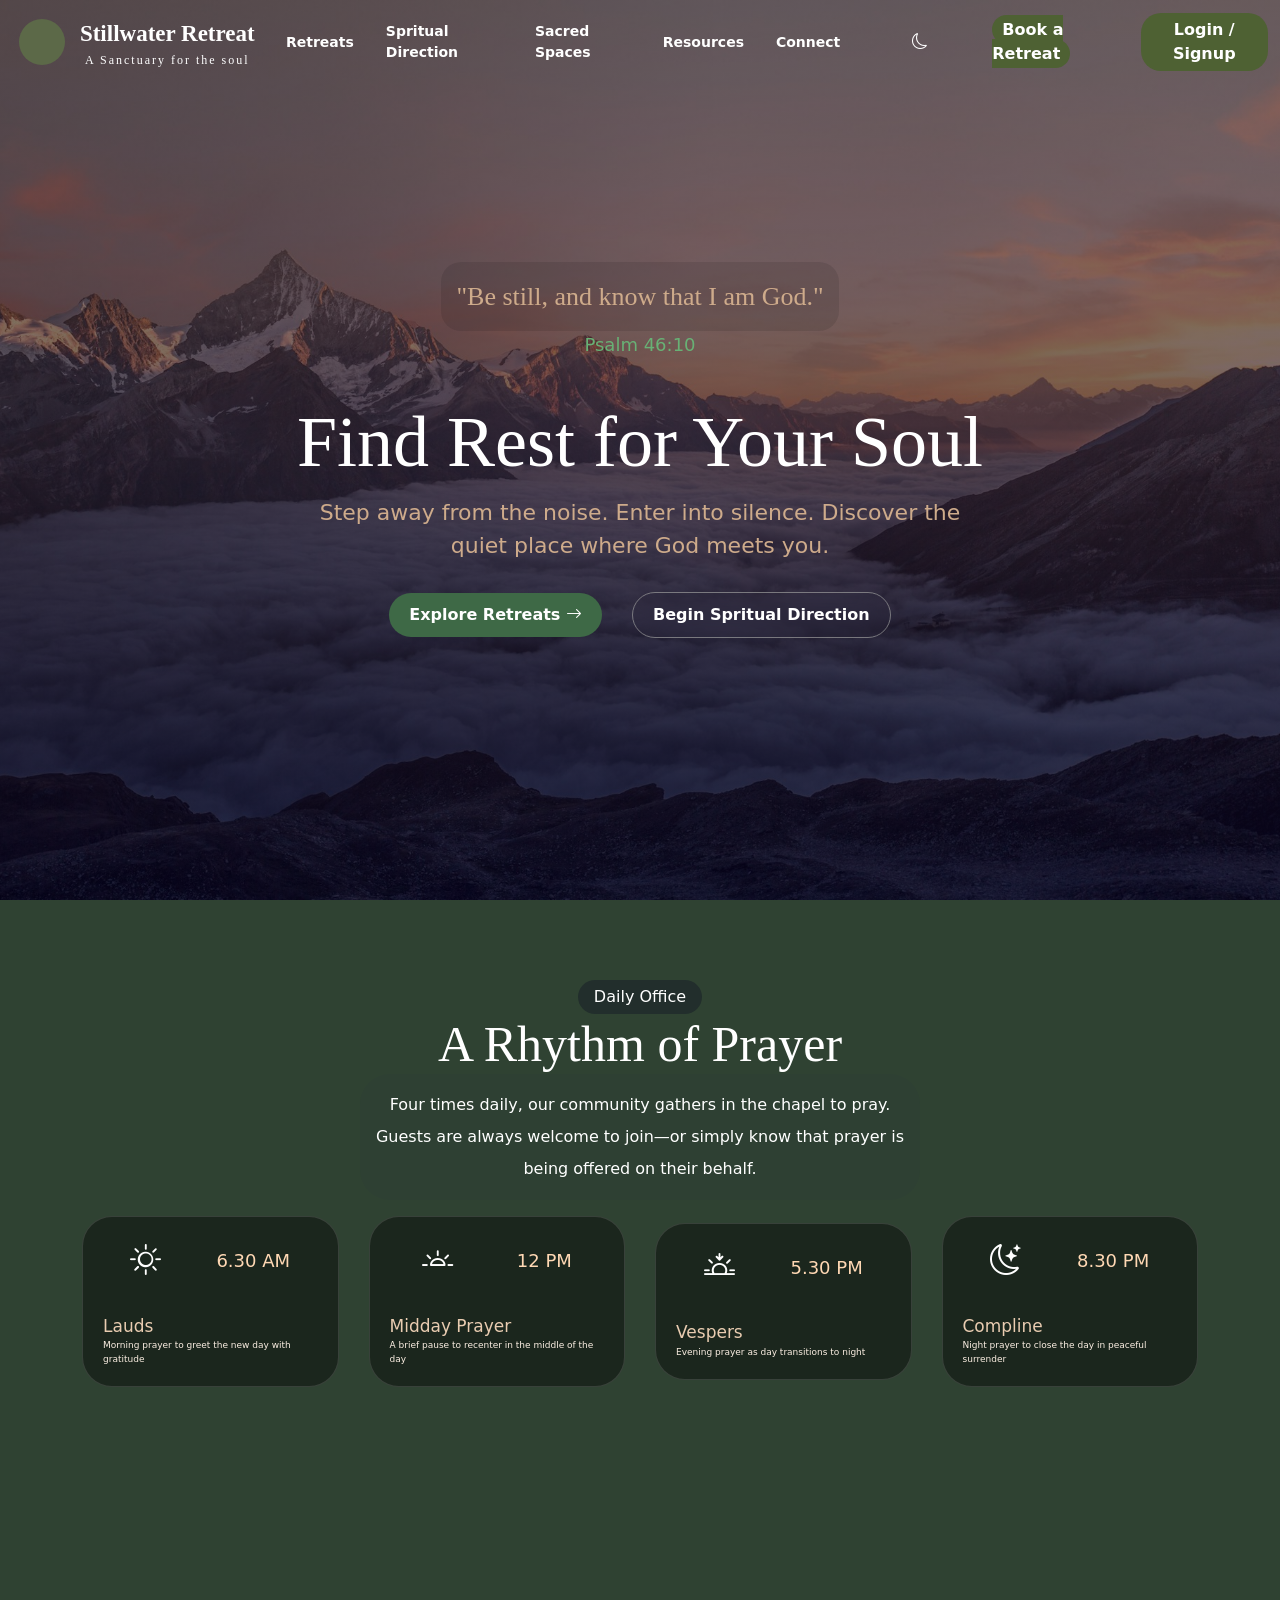
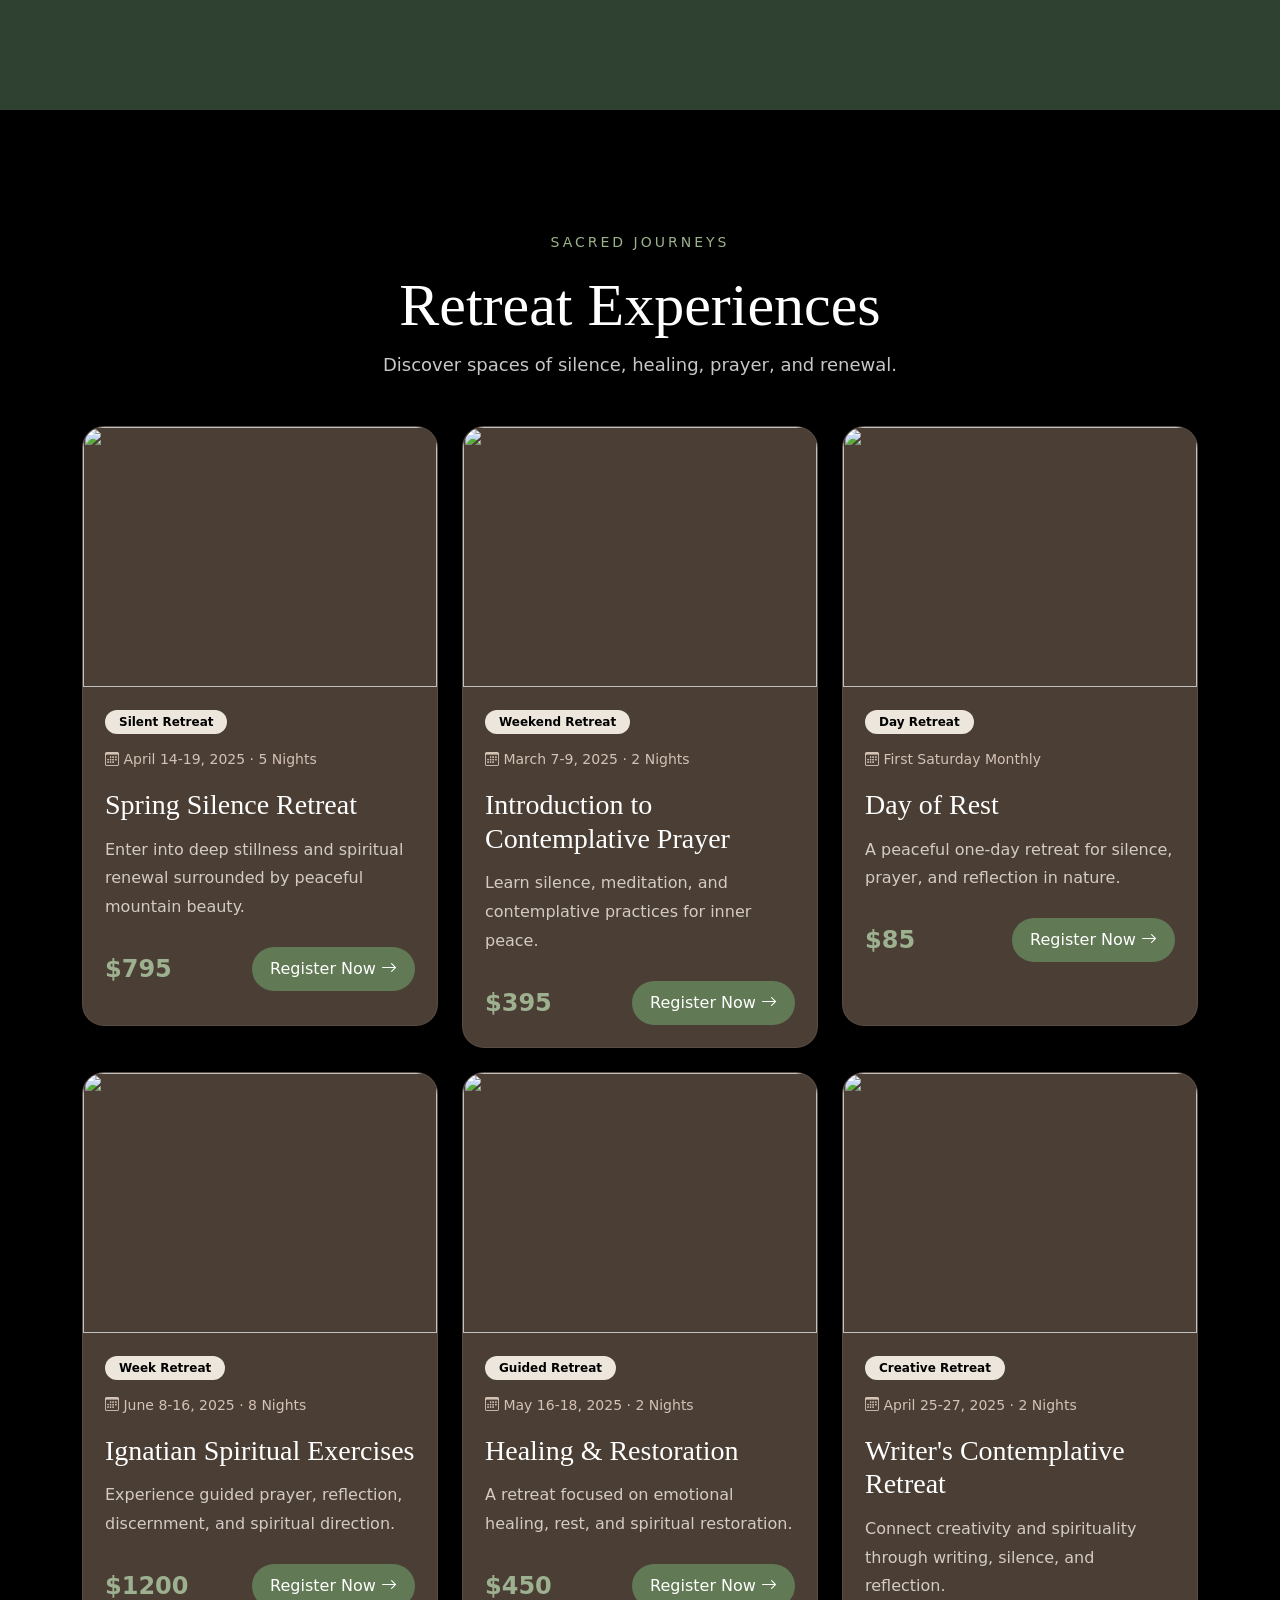
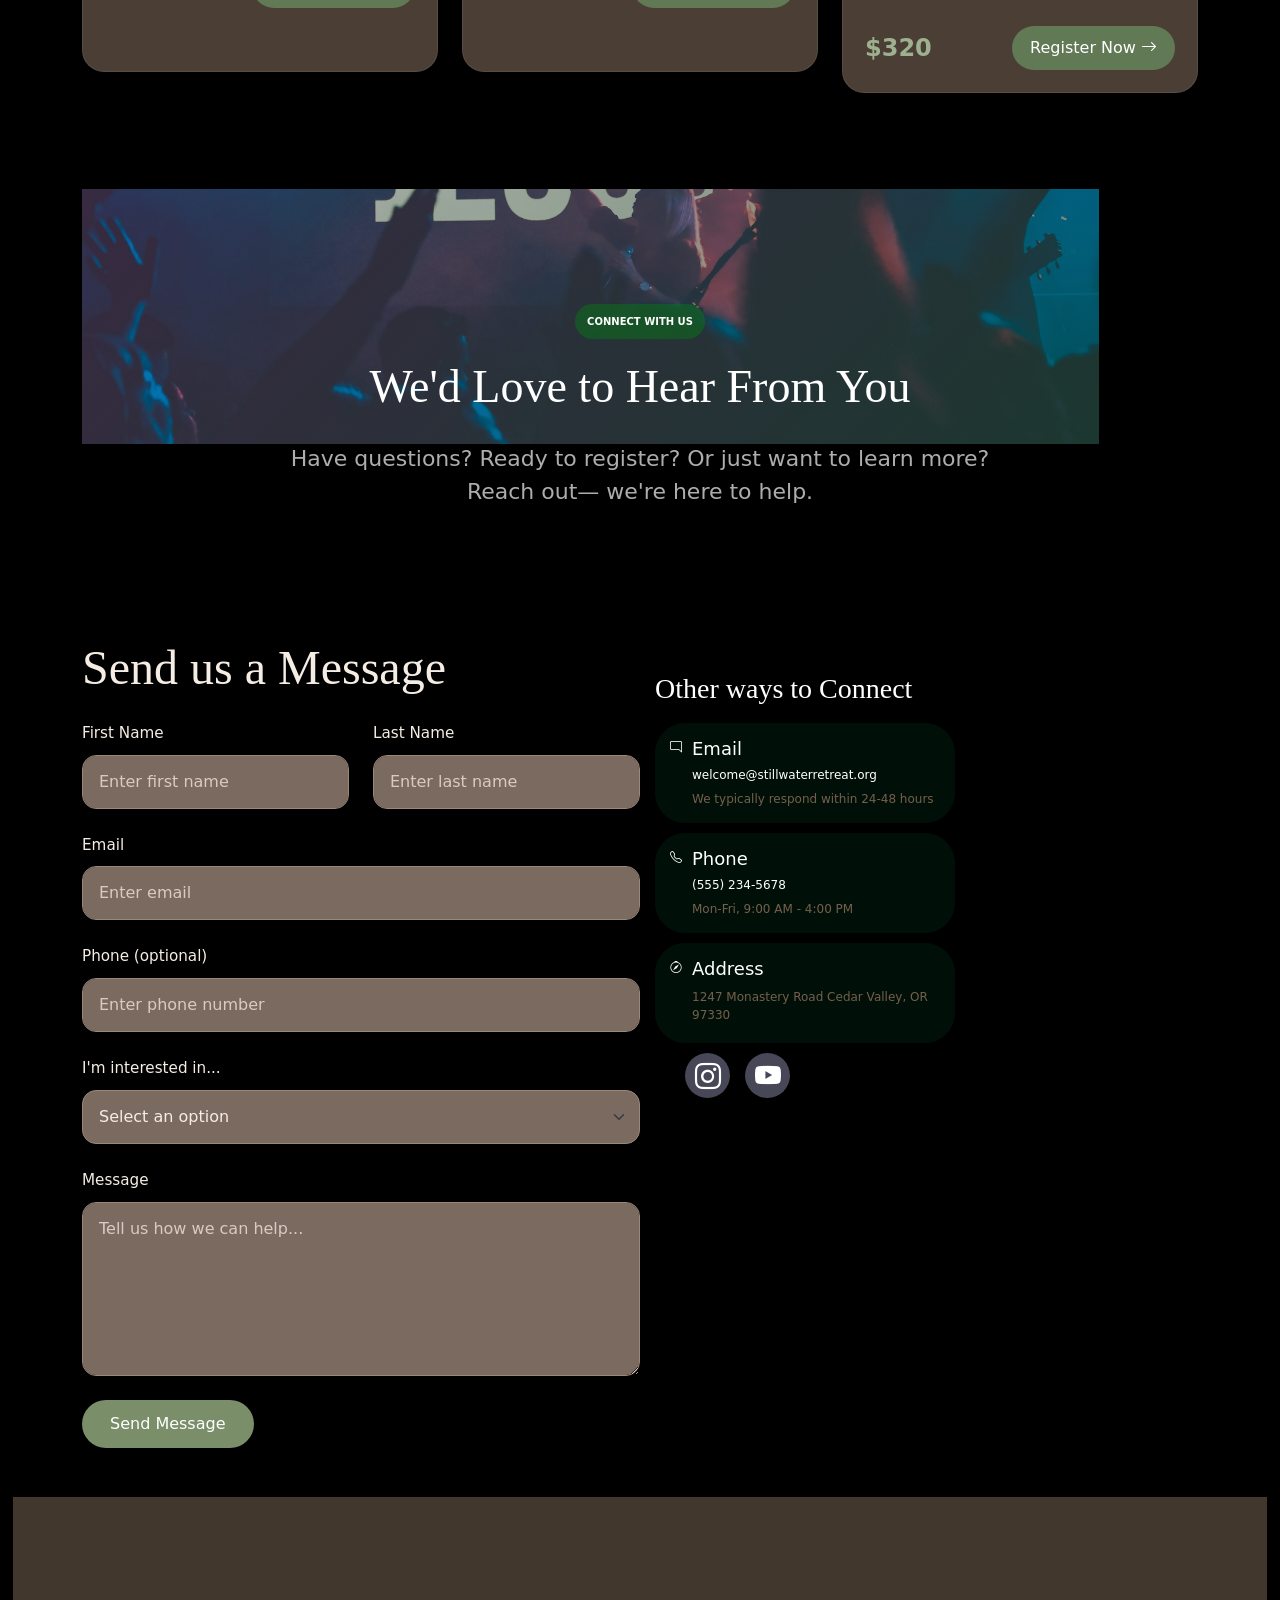
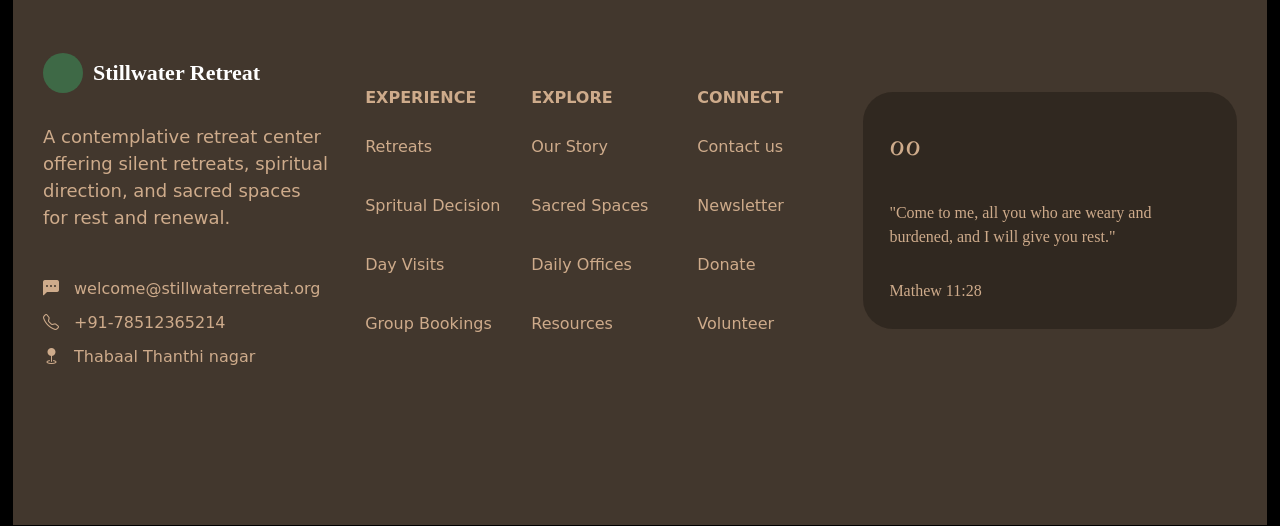
==== index.html @ 746836dc "Initial commit" ====
<!doctype html>
<html lang="en">
  <head>
    <meta charset="UTF-8" />
    <meta name="viewport" content="width=device-width, initial-scale=1.0" />
    <title>Stillwater Retreat</title>

    <link
      href="https://cdn.jsdelivr.net/npm/bootstrap@5.3.8/dist/css/bootstrap.min.css"
      rel="stylesheet"
    />

    <link
      rel="stylesheet"
      href="https://cdn.jsdelivr.net/npm/bootstrap-icons@1.13.1/font/bootstrap-icons.min.css"
    />
    <link rel="preconnect" href="https://fonts.googleapis.com" />
    <link rel="preconnect" href="https://fonts.gstatic.com" crossorigin />
    <link
      href="https://fonts.googleapis.com/css2?family=Edu+NSW+ACT+Cursive:wght@400..700&display=swap"
      rel="stylesheet"
    />
    <link rel="stylesheet" href="/css/style.css" />
  </head>

  <body
    data-bs-spy="scroll"
    data-bs-target=".navbar"
    data-bs-offset="100"
    tabindex="0"
  >
    <nav class="navbar navbar-expand-lg">
      <div class="container-fluid">
        <a href="/home.html" class="navbar-brand">
          <div class="navbar-brand-div">
            <div class="navbar-brand-div-left">
              <i class="bi bi-leaf"></i>
            </div>

            <div class="navbar-brand-div-right">
              <h4 class="brand-heading">Stillwater Retreat</h4>

              <p class="brand-para">A Sanctuary for the soul</p>
            </div>
          </div>
        </a>

        <button
          class="navbar-toggler"
          data-bs-toggle="collapse"
          data-bs-target="#myNavbar"
        >
          <span class="navbar-toggler-icon"></span>
        </button>

        <div class="collapse navbar-collapse" id="myNavbar">
          <div
            class="navbar-nav mx-auto d-flex justify-content-center align-items-center gap-3"
          >
            <div class="nav-item">
              <a href="#retreats" class="nav-link">Retreats</a>
            </div>

            <div class="nav-item">
              <a href="#rhythm" class="nav-link">Spritual Direction</a>
            </div>

            <div class="nav-item">
              <a href="#" class="nav-link">Sacred Spaces</a>
            </div>

            <div class="nav-item">
              <a href="#" class="nav-link">Resources</a>
            </div>

            <div class="nav-item">
              <a href="#" class="nav-link">Connect</a>
            </div>

            <div class="nav-item mx-5">
              <a href="#" class="moon-icon">
                <i class="bi bi-moon"></i>
              </a>
            </div>

            <div class="nav-item">
              <a href="#retreats" class="book-a-retreat text-decoration-none">
                Book a Retreat
              </a>
            </div>
            <div class="nav-item">
              <button
                class="book-a-retreat"
                data-bs-toggle="modal"
                data-bs-target="#authModal"
              >
                Login / Signup
              </button>
            </div>
          </div>
        </div>
      </div>
    </nav>
    <section class="hero-section">
      <div class="hero-section-top-div">
        <span class="hero-bible-verse">
          "Be still, and know that I am God."
        </span>
        <span class="hero-bible-book">Psalm 46:10 </span>
      </div>
      <div class="hero-section-middle-div">
        <span class="middle-div-heading">Find Rest for Your Soul</span>
        <span class="middle-div-desc"
          >Step away from the noise. Enter into silence. Discover the quiet
          place where God meets you.
        </span>
      </div>
      <div class="hero-section-bottom-div">
        <a href="#retreats">
          <button id="bookBtn" class="Explore">
            Explore Retreats <i class="bi bi-arrow-right"></i>
          </button>
        </a>
        <button id="Begin">Begin Spritual Direction</button>
      </div>
    </section>
    <section id="rhythm" class="rhythm">
      <div class="container">
        <div class="rhythm-top">
          <span class="badge-daily">Daily Office</span>
          <span class="display-6 rhythm-heading">A Rhythm of Prayer</span>
          <p class="rhythm-top-p">
            Four times daily, our community gathers in the chapel to pray.
            Guests are always welcome to join—or simply know that prayer is
            being offered on their behalf.
          </p>
        </div>
        <div class="rhythm-middle-div">
          <div class="custom-card">
            <div class="custom-card-top">
              <i class="bi bi-brightness-high"></i>
              <span class="rhythm-time">6.30 AM</span>
            </div>
            <div class="custom-card-bottom">
              <span class="custom-card-bottom-top">Lauds</span>
              <span class="custom-card-bottom-bottom"
                >Morning prayer to greet the new day with gratitude</span
              >
            </div>
          </div>
          <div class="custom-card">
            <div class="custom-card-top">
              <i class="bi bi-brightness-alt-high"></i>
              <span class="rhythm-time">12 PM</span>
            </div>
            <div class="custom-card-bottom">
              <span class="custom-card-bottom-top">Midday Prayer</span>
              <span class="custom-card-bottom-bottom"
                >A brief pause to recenter in the middle of the day</span
              >
            </div>
          </div>
          <div class="custom-card">
            <div class="custom-card-top">
              <i class="bi bi-sunset"></i>
              <span class="rhythm-time">5.30 PM</span>
            </div>
            <div class="custom-card-bottom">
              <span class="custom-card-bottom-top">Vespers</span>
              <span class="custom-card-bottom-bottom"
                >Evening prayer as day transitions to night</span
              >
            </div>
          </div>
          <div class="custom-card">
            <div class="custom-card-top">
              <i class="bi bi-moon-stars"></i>
              <span class="rhythm-time">8.30 PM</span>
            </div>
            <div class="custom-card-bottom">
              <span class="custom-card-bottom-top">Compline</span>
              <span class="custom-card-bottom-bottom"
                >Night prayer to close the day in peaceful surrender</span
              >
            </div>
          </div>
        </div>
      </div>
    </section>
    <section id="retreats" class="retreat-section container py-5">
      <div class="retreat-heading-div text-center mb-5">
        <span class="retreat-mini-heading">Sacred Journeys</span>
        <h2 class="retreat-main-heading">Retreat Experiences</h2>
        <p class="retreat-para">
          Discover spaces of silence, healing, prayer, and renewal.
        </p>
      </div>

      <div class="row g-4">
        <div class="col-lg-4 col-md-6">
          <div class="retreat-card">
            <img
              src="https://images.unsplash.com/photo-1506744038136-46273834b3fb?q=80&w=1200"
              class="img-fluid retreat-image"
            />

            <div class="retreat-card-body">
              <span class="retreat-badge">Silent Retreat</span>

              <div class="retreat-date mt-3">
                <i class="bi bi-calendar3"></i>
                April 14-19, 2025 · 5 Nights
              </div>

              <h3 class="retreat-title">Spring Silence Retreat</h3>

              <p class="retreat-description">
                Enter into deep stillness and spiritual renewal surrounded by
                peaceful mountain beauty.
              </p>

              <div class="retreat-footer">
                <span class="retreat-price">$795</span>

                <button
                  class="retreat-btn register-btn"
                  data-package="Spring Silence Retreat"
                >
                  Register Now
                  <i class="bi bi-arrow-right"></i>
                </button>
              </div>
            </div>
          </div>
        </div>

        <div class="col-lg-4 col-md-6">
          <div class="retreat-card">
            <img
              src="https://images.unsplash.com/photo-1490750967868-88aa4486c946?q=80&w=1200"
              class="img-fluid retreat-image"
            />

            <div class="retreat-card-body">
              <span class="retreat-badge">Weekend Retreat</span>

              <div class="retreat-date mt-3">
                <i class="bi bi-calendar3"></i>
                March 7-9, 2025 · 2 Nights
              </div>

              <h3 class="retreat-title">
                Introduction to Contemplative Prayer
              </h3>

              <p class="retreat-description">
                Learn silence, meditation, and contemplative practices for inner
                peace.
              </p>

              <div class="retreat-footer">
                <span class="retreat-price">$395</span>

                <button
                  class="retreat-btn register-btn"
                  data-package="Introduction to Contemplative Prayer"
                  data-bs-toggle="modal"
                  data-bs-target="#retreatModal"
                >
                  Register Now
                  <i class="bi bi-arrow-right"></i>
                </button>
              </div>
            </div>
          </div>
        </div>

        <div class="col-lg-4 col-md-6">
          <div class="retreat-card">
            <img
              src="https://images.unsplash.com/photo-1502082553048-f009c37129b9?q=80&w=1200"
              class="img-fluid retreat-image"
            />

            <div class="retreat-card-body">
              <span class="retreat-badge">Day Retreat</span>

              <div class="retreat-date mt-3">
                <i class="bi bi-calendar3"></i>
                First Saturday Monthly
              </div>

              <h3 class="retreat-title">Day of Rest</h3>

              <p class="retreat-description">
                A peaceful one-day retreat for silence, prayer, and reflection
                in nature.
              </p>

              <div class="retreat-footer">
                <span class="retreat-price">$85</span>

                <button
                  class="retreat-btn register-btn"
                  data-package="Day of Rest"
                  data-bs-toggle="modal"
                  data-bs-target="#retreatModal"
                >
                  Register Now
                  <i class="bi bi-arrow-right"></i>
                </button>
              </div>
            </div>
          </div>
        </div>

        <div class="col-lg-4 col-md-6">
          <div class="retreat-card">
            <img
              src="https://images.unsplash.com/photo-1500530855697-b586d89ba3ee?q=80&w=1200"
              class="img-fluid retreat-image"
            />

            <div class="retreat-card-body">
              <span class="retreat-badge">Week Retreat</span>

              <div class="retreat-date mt-3">
                <i class="bi bi-calendar3"></i>
                June 8-16, 2025 · 8 Nights
              </div>

              <h3 class="retreat-title">Ignatian Spiritual Exercises</h3>

              <p class="retreat-description">
                Experience guided prayer, reflection, discernment, and spiritual
                direction.
              </p>

              <div class="retreat-footer">
                <span class="retreat-price">$1200</span>
                <button
                  class="retreat-btn register-btn"
                  data-package="Ignatian Spiritual Exercises"
                  data-bs-toggle="modal"
                  data-bs-target="#retreatModal"
                >
                  Register Now
                  <i class="bi bi-arrow-right"></i>
                </button>
              </div>
            </div>
          </div>
        </div>

        <div class="col-lg-4 col-md-6">
          <div class="retreat-card">
            <img
              src="https://images.unsplash.com/photo-1506126613408-eca07ce68773?q=80&w=1200"
              class="img-fluid retreat-image"
            />

            <div class="retreat-card-body">
              <span class="retreat-badge">Guided Retreat</span>

              <div class="retreat-date mt-3">
                <i class="bi bi-calendar3"></i>
                May 16-18, 2025 · 2 Nights
              </div>

              <h3 class="retreat-title">Healing & Restoration</h3>

              <p class="retreat-description">
                A retreat focused on emotional healing, rest, and spiritual
                restoration.
              </p>

              <div class="retreat-footer">
                <span class="retreat-price">$450</span>

                <button
                  class="retreat-btn register-btn"
                  data-package="Healing & Restoration"
                  data-bs-toggle="modal"
                  data-bs-target="#retreatModal"
                >
                  Register Now
                  <i class="bi bi-arrow-right"></i>
                </button>
              </div>
            </div>
          </div>
        </div>

        <div class="col-lg-4 col-md-6">
          <div class="retreat-card">
            <img
              src="https://images.unsplash.com/photo-1455390582262-044cdead277a?q=80&w=1200"
              class="img-fluid retreat-image"
            />

            <div class="retreat-card-body">
              <span class="retreat-badge">Creative Retreat</span>

              <div class="retreat-date mt-3">
                <i class="bi bi-calendar3"></i>
                April 25-27, 2025 · 2 Nights
              </div>

              <h3 class="retreat-title">Writer's Contemplative Retreat</h3>

              <p class="retreat-description">
                Connect creativity and spirituality through writing, silence,
                and reflection.
              </p>

              <div class="retreat-footer">
                <span class="retreat-price">$320</span>

                <button
                  class="retreat-btn register-btn"
                  data-package="Writer's Contemplative Retreat"
                  data-bs-toggle="modal"
                  data-bs-target="#retreatModal"
                >
                  Register Now
                  <i class="bi bi-arrow-right"></i>
                </button>
              </div>
            </div>
          </div>
        </div>
      </div>
    </section>
    <div class="container">
      <section class="connect-with-us py-5">
        <div class="cws-top">
          <span class="cws-top-badge">CONNECT WITH US</span>
          <h3 class="cws-top-heading">We'd Love to Hear From You</h3>
          <p class="cws-top-desc">
            Have questions? Ready to register? Or just want to learn more? Reach
            out— we're here to help.
          </p>
        </div>
        <div class="cws-bottom">
          <div class="cws-bottom-left">
            <h3 class="mb-4">Send us a Message</h3>

            <form class="row g-4">
              <div class="col-md-6">
                <label class="form-label">First Name</label>
                <input
                  type="text"
                  class="form-control custom-input"
                  placeholder="Enter first name"
                />
              </div>

              <div class="col-md-6">
                <label class="form-label">Last Name</label>
                <input
                  type="text"
                  class="form-control custom-input"
                  placeholder="Enter last name"
                />
              </div>

              <div class="col-12">
                <label class="form-label">Email</label>
                <input
                  type="email"
                  class="form-control custom-input"
                  placeholder="Enter email"
                />
              </div>

              <div class="col-12">
                <label class="form-label">Phone (optional)</label>
                <input
                  type="tel"
                  class="form-control custom-input"
                  placeholder="Enter phone number"
                />
              </div>

              <div class="col-12">
                <label class="form-label">I'm interested in...</label>

                <select class="form-select custom-input">
                  <option selected disabled>Select an option</option>
                  <option>Retreat Programs</option>
                  <option>Spiritual Direction</option>
                  <option>Sacred Spaces</option>
                  <option>Volunteer Opportunities</option>
                  <option>General Inquiry</option>
                </select>
              </div>

              <div class="col-12">
                <label class="form-label">Message</label>

                <textarea
                  class="form-control custom-input"
                  rows="6"
                  placeholder="Tell us how we can help..."
                ></textarea>
              </div>

              <div class="col-12">
                <button type="submit" class="btn submit-btn">
                  Send Message
                </button>
              </div>
            </form>
          </div>
          <div class="cws-bottom-right">
            <h3>Other ways to Connect</h3>
            <div class="cws-bottom-right-card">
              <i class="bi bi-chat-right"></i>
              <div class="cws-bottom-right-card-right">
                <h4>Email</h4>
                <h6>welcome@stillwaterretreat.org</h6>
                <p>We typically respond within 24-48 hours</p>
              </div>
            </div>
            <div class="cws-bottom-right-card">
              <i class="bi bi-telephone"></i>
              <div class="cws-bottom-right-card-right">
                <h4>Phone</h4>
                <h6>(555) 234-5678</h6>
                <p>Mon-Fri, 9:00 AM - 4:00 PM</p>
              </div>
            </div>
            <div class="cws-bottom-right-card">
              <i class="bi bi-compass"></i>
              <div class="cws-bottom-right-card-right">
                <h4>Address</h4>
                <p>1247 Monastery Road Cedar Valley, OR 97330</p>
              </div>
            </div>
            <div class="cws-bottom-right-social-links">
              <i class="bi bi-instagram"></i>
              <i class="bi bi-youtube"></i>
            </div>
            <div class="cws-map-iframe">
              <div style="width: 100%">
                <iframe
                  width="100%"
                  height="300"
                  frameborder="0"
                  scrolling="no"
                  marginheight="0"
                  marginwidth="0"
                  style="border: 0"
                  allowfullscreen=""
                  src="https://www.google.com/maps/embed/v1/place?key=AIzaSyBVizdQeh3udy11xDc5Ao2YStR2gLc-rfc&amp;q=koodal%20Nagar&amp;maptype=roadmap&amp;zoom=14"
                  ><a href="https://www.maps.ie/create-google-map/"
                    >Embed directions map</a
                  ></iframe
                >
              </div>
            </div>
          </div>
        </div>
      </section>
    </div>
    <div class="container-fluid">
      <footer class="footer-div">
        <div class="footer-div-1">
          <div class="footer-div-1-1st">
            <i class="bi bi-leaf"></i>
            <span class="footer-div-1-1st-header">Stillwater Retreat</span>
          </div>
          <div class="footer-div-1-2nd">
            <p>
              A contemplative retreat center offering silent retreats, spiritual
              direction, and sacred spaces <br />for rest and renewal.
            </p>
          </div>
          <div class="footer-div-1-3rd">
            <div class="footer-div-1-3rd-subitem">
              <i class="bi bi-chat-left-dots-fill"></i>
              <span class="email">welcome@stillwaterretreat.org </span>
            </div>
            <div class="footer-div-1-3rd-subitem">
              <i class="bi bi-telephone"></i>
              <span class="email">+91-78512365214 </span>
            </div>
            <div class="footer-div-1-3rd-subitem">
              <i class="bi bi-geo-fill"></i>
              <span class="email">Thabaal Thanthi nagar </span>
            </div>
          </div>
        </div>
        <div class="footer-div-2">
          <span class="footer-div-2-heading">EXPERIENCE</span>
          <div class="footer-div-2-links">
            <a href="#">Retreats</a><a href="#">Spritual Decision</a
            ><a href="#">Day Visits</a><a href="#"> Group Bookings</a>
          </div>
        </div>
        <div class="footer-div-2">
          <span class="footer-div-2-heading">EXPLORE</span>
          <div class="footer-div-2-links">
            <a href="#">Our Story</a><a href="#">Sacred Spaces</a
            ><a href="#">Daily Offices</a><a href="#"> Resources</a>
          </div>
        </div>
        <div class="footer-div-2">
          <span class="footer-div-2-heading">CONNECT</span>
          <div class="footer-div-2-links">
            <a href="#">Contact us</a><a href="#">Newsletter</a
            ><a href="#">Donate</a><a href="#"> Volunteer</a>
          </div>
        </div>
        <div class="footer-div-end">
          <span class="footer-div-end-heading" style="font-size: 35px"
            >&#8500;&#8500;</span
          ><span class="footer-div-end-quote"
            >"Come to me, all you who are weary and burdened, and I will give
            you rest."</span
          >
          <span class="footer-div-end-bibleversename">Mathew 11:28</span>
        </div>
      </footer>
    </div>
    <div class="modal fade" id="retreatModal" tabindex="-1">
      <div class="modal-dialog modal-dialog-centered modal-lg">
        <div class="modal-content custom-modal">
          <div class="modal-header border-0">
            <div>
              <h4 class="modal-main-title mb-0">Retreat Registration</h4>

              <small class="text-secondary">
                Complete your spiritual journey booking
              </small>
            </div>

            <button
              class="btn-close btn-close-white"
              data-bs-dismiss="modal"
            ></button>
          </div>

          <div class="modal-body">
            <form id="retreatForm" class="row g-4">
              <div class="col-12">
                <label class="form-label"> Retreat Package </label>

                <input
                  type="text"
                  class="form-control custom-input"
                  id="retreatPackage"
                  readonly
                />
              </div>

              <div class="col-md-6">
                <label class="form-label"> Full Name </label>

                <input
                  type="text"
                  class="form-control custom-input"
                  id="fullName"
                  required
                />
              </div>

              <div class="col-md-6">
                <label class="form-label"> Email Address </label>

                <input
                  type="email"
                  class="form-control custom-input"
                  id="email"
                  required
                />
              </div>

              <div class="col-md-6">
                <label class="form-label"> Phone Number </label>

                <input
                  type="text"
                  class="form-control custom-input"
                  id="phone"
                  required
                />
              </div>

              <div class="col-md-6">
                <label class="form-label"> Number of Guests </label>

                <select class="form-select custom-input" id="guests">
                  <option>1 Person</option>
                  <option>2 People</option>
                  <option>3 People</option>
                  <option>4+ People</option>
                </select>
              </div>

              <div class="col-md-6">
                <label class="form-label"> Room Preference </label>

                <select class="form-select custom-input" id="roomType">
                  <option>Private Room</option>
                  <option>Shared Room</option>
                  <option>Garden View Suite</option>
                  <option>Silent Cabin</option>
                </select>
              </div>

              <div class="col-md-6">
                <label class="form-label"> Food Preference </label>

                <select class="form-select custom-input" id="food">
                  <option>Vegetarian</option>
                  <option>Vegan</option>
                  <option>Regular</option>
                  <option>Gluten Free</option>
                </select>
              </div>

              <div class="col-md-6">
                <label class="form-label"> Arrival Date </label>

                <input type="date" class="form-control custom-input" />
              </div>

              <div class="col-md-6">
                <label class="form-label"> Departure Date </label>

                <input type="date" class="form-control custom-input" />
              </div>

              <div class="col-12">
                <label class="form-label"> Prayer Request / Notes </label>

                <textarea
                  class="form-control custom-input"
                  rows="4"
                  placeholder="Share anything you'd like us to pray for..."
                ></textarea>
              </div>

              <div class="col-12">
                <div
                  class="p-4 rounded-4"
                  style="
                    background: rgba(255, 255, 255, 0.05);
                    border: 1px solid rgba(255, 255, 255, 0.08);
                  "
                >
                  <div class="d-flex justify-content-between">
                    <span>Total Retreat Cost</span>

                    <strong>$795</strong>
                  </div>

                  <small class="text-secondary">
                    Includes accommodation, meals, and guided sessions
                  </small>
                </div>
              </div>

              <div class="col-12">
                <button type="submit" class="modal-register-btn w-100">
                  Confirm Retreat Booking
                </button>
              </div>
            </form>
          </div>
        </div>
      </div>
    </div>

    <div class="modal fade" id="authModal" tabindex="-1">
      <div class="modal-dialog modal-dialog-centered">
        <div class="modal-content custom-modal">
          <div class="modal-header border-0">
            <h5 class="modal-title modal-main-title">Account Access</h5>

            <button
              class="btn-close btn-close-white"
              data-bs-dismiss="modal"
            ></button>
          </div>

          <div class="modal-body">
            <div class="auth-tabs">
              <button class="auth-tab active" id="loginTab">Login</button>

              <button class="auth-tab" id="signupTab">Signup</button>
            </div>

            <form id="loginForm">
              <div class="mb-3">
                <input
                  type="email"
                  class="form-control custom-input"
                  id="loginEmail"
                  placeholder="Email"
                  required
                />
              </div>

              <div class="mb-3">
                <input
                  type="password"
                  class="form-control custom-input"
                  id="loginPassword"
                  placeholder="Password"
                  required
                />
              </div>

              <button type="submit" class="modal-register-btn w-100">
                Login
              </button>
            </form>

            <form id="signupForm" class="d-none">
              <div class="mb-3">
                <input
                  type="text"
                  class="form-control custom-input"
                  id="signupName"
                  placeholder="Full Name"
                  required
                />
              </div>

              <div class="mb-3">
                <input
                  type="email"
                  class="form-control custom-input"
                  id="signupEmail"
                  placeholder="Email"
                  required
                />
              </div>

              <div class="mb-3">
                <input
                  type="password"
                  class="form-control custom-input"
                  id="signupPassword"
                  placeholder="Password"
                  required
                />
              </div>

              <button type="submit" class="modal-register-btn w-100">
                Create Account
              </button>
            </form>
          </div>
        </div>
      </div>
    </div>
    <script src="https://cdn.jsdelivr.net/npm/bootstrap@5.3.8/dist/js/bootstrap.bundle.min.js"></script>
    <script>
      const navbar = document.querySelector(".navbar");

      window.addEventListener("scroll", () => {
        if (window.scrollY > 50) {
          navbar.classList.add("scrolled");
        } else {
          navbar.classList.remove("scrolled");
        }
      });
      const bookBtn = document.getElementById("bookBtn");

      bookBtn.addEventListener("click", () => {
        document.getElementById("retreats").scrollIntoView({
          behavior: "smooth",
        });
      });
    </script>
    <script>
      const loginTab = document.getElementById("loginTab");
      const signupTab = document.getElementById("signupTab");

      const loginForm = document.getElementById("loginForm");
      const signupForm = document.getElementById("signupForm");

      loginTab.addEventListener("click", () => {
        loginTab.classList.add("active");
        signupTab.classList.remove("active");

        loginForm.classList.remove("d-none");
        signupForm.classList.add("d-none");
      });

      signupTab.addEventListener("click", () => {
        signupTab.classList.add("active");
        loginTab.classList.remove("active");

        signupForm.classList.remove("d-none");
        loginForm.classList.add("d-none");
      });

      const users = JSON.parse(localStorage.getItem("users")) || [];

      signupForm.addEventListener("submit", (e) => {
        e.preventDefault();

        const name = document.getElementById("signupName").value;
        const email = document.getElementById("signupEmail").value;
        const password = document.getElementById("signupPassword").value;

        const existingUser = users.find((user) => user.email === email);

        if (existingUser) {
          alert("User already exists");
          return;
        }

        const newUser = {
          id: Date.now(),
          name,
          email,
          password,
        };

        users.push(newUser);

        localStorage.setItem("users", JSON.stringify(users));

        alert("Signup Successful");

        signupForm.reset();

        loginTab.click();
      });

      loginForm.addEventListener("submit", (e) => {
        e.preventDefault();

        const email = document.getElementById("loginEmail").value;
        const password = document.getElementById("loginPassword").value;

        const validUser = users.find(
          (user) => user.email === email && user.password === password,
        );

        if (!validUser) {
          alert("Invalid Credentials");
          return;
        }

        localStorage.setItem("currentUser", JSON.stringify(validUser));

        alert(`Welcome ${validUser.name}`);

        loginForm.reset();

        const authModal = bootstrap.Modal.getInstance(
          document.getElementById("authModal"),
        );

        authModal.hide();

        updateNavbar();
      });

      function updateNavbar() {
        const currentUser = JSON.parse(localStorage.getItem("currentUser"));

        const navbar = document.querySelector(".navbar-nav");

        const existingProfile = document.getElementById("profileSection");

        if (existingProfile) {
          existingProfile.remove();
        }

        if (currentUser) {
          const profileDiv = document.createElement("div");

          profileDiv.classList.add("nav-item");

          profileDiv.id = "profileSection";

          profileDiv.innerHTML = `
        <div class="d-flex align-items-center gap-3">
          <span class="text-white fw-bold">
            Hi, ${currentUser.name}
          </span>

          <button class="btn btn-danger btn-sm" id="logoutBtn">
            Logout
          </button>
        </div>
      `;

          navbar.append(profileDiv);

          document
            .getElementById("logoutBtn")
            .addEventListener("click", logoutUser);
        }
      }

      function logoutUser() {
        localStorage.removeItem("currentUser");

        alert("Logged Out");

        location.reload();
      }

      updateNavbar();

      const registerButtons = document.querySelectorAll(".register-btn");

      const retreatPackage = document.getElementById("retreatPackage");

      registerButtons.forEach((button) => {
        button.addEventListener("click", () => {
          const currentUser = JSON.parse(localStorage.getItem("currentUser"));

          if (!currentUser) {
            alert("Please login first");

            const authModal = new bootstrap.Modal(
              document.getElementById("authModal"),
            );

            authModal.show();

            return;
          }

          const packageName = button.getAttribute("data-package");

          retreatPackage.value = packageName;
        });
      });

      const retreatForm = document.getElementById("retreatForm");

      retreatForm.addEventListener("submit", (e) => {
        e.preventDefault();

        const currentUser = JSON.parse(localStorage.getItem("currentUser"));

        if (!currentUser) {
          alert("Please login first");
          return;
        }

        const packageName = document.getElementById("retreatPackage").value;

        const fullName = document.getElementById("fullName").value;

        const email = document.getElementById("email").value;

        const phone = document.getElementById("phone").value;

        const bookings = JSON.parse(localStorage.getItem("bookings")) || [];

        const alreadyBooked = bookings.find(
          (booking) =>
            booking.email === email && booking.packageName === packageName,
        );

        if (alreadyBooked) {
          alert("You already booked this retreat");
          return;
        }

        const booking = {
          bookingId: "RET" + Math.floor(Math.random() * 100000),

          userId: currentUser.id,

          packageName,

          fullName,

          email,

          phone,

          bookedAt: new Date().toLocaleString(),
        };

        bookings.push(booking);

        localStorage.setItem("bookings", JSON.stringify(bookings));

        alert(`Booking Confirmed\nBooking ID: ${booking.bookingId}`);

        retreatForm.reset();

        const retreatModal = bootstrap.Modal.getInstance(
          document.getElementById("retreatModal"),
        );

        retreatModal.hide();

        console.log(bookings);
      });
      if (!currentUser) {
        authModal.show();
      } else {
        retreatModal.show();
      }
    </script>
  </body>
</html>
---- css/style.css ----
html {
  scroll-behavior: smooth;
}
body {
  background-color: black;
  overflow-x: hidden;
}
::selection {
  background-color: rgb(2, 44, 73);
  color: rgb(0, 0, 0);
}
::-webkit-scrollbar {
  display: none;
}
.navbar {
  position: fixed;
  top: 0;
  left: 0;
  width: 100%;
  z-index: 999;
  background: transparent;
  padding: 0 0;
  transition: 0.4s ease;
}

.navbar.scrolled {
  background-color: black !important;
}
.navbar-brand-div {
  display: flex;
  justify-content: space-around;
  align-items: center;
  width: 250px;
}

.navbar-brand-div-left {
  background-color: rgb(92, 105, 72);
  display: flex;
  justify-content: center;
  align-items: center;
  width: 46px;
  height: 46px;
  border-radius: 50%;
  text-align: center;
  color: white;
}

.navbar-brand-div-right {
  display: flex;
  justify-content: center;
  align-items: center;
  flex-direction: column;
  color: white;
  padding-top: 15px;
}

.brand-heading {
  font-size: 23px;
  font-family: serif;
  font-weight: 700;
}

.brand-para {
  font-size: 12px;
  font-family: serif;
  font-weight: 400;
  letter-spacing: 2px;
  color: white;
}

.navbar-nav {
  color: white;
}

.navbar-nav .nav-link {
  color: white;
}

.moon-icon {
  text-decoration: none;
  color: white;
}

.book-a-retreat {
  background-color: rgb(78, 97, 51);
  color: white;
  padding: 5px 10px !important;
  border: none;
  border-radius: 20px;
  font-weight: 600;
  transition: 0.3s ease;
}
.book-a-retreat:hover {
  background-color: rgb(55, 71, 33);
  transform: translateX(15px);
}
.navbar-toggler {
  border: 1px solid white;
}

.navbar-toggler-icon {
  filter: invert(1);
}
.nav-link {
  transition: 0.3s ease;
  font-weight: 700;
  font-size: 14px;
}
.navbar .nav-link.active {
  color: #9bb38a !important;
  position: relative;
}

.navbar .nav-link.active::after {
  content: "";
  position: absolute;
  left: 0;
  bottom: -5px;
  width: 100%;
  height: 2px;
  background-color: #9bb38a;
  border-radius: 10px;
}
.nav-link:hover {
  color: rgb(150, 180, 120);
}
.navbar-brand-div-right {
  display: flex;
  justify-content: center;
  flex-direction: column;
  color: white;
  line-height: 8px;
}
.hero-section {
  position: relative;
  min-height: 100vh;
  overflow: hidden;
  z-index: 100;
  display: flex;
  justify-content: center;
  align-items: center;
  flex-direction: column;
  gap: 30px;
}

.hero-section::before {
  content: "";
  position: absolute;
  inset: 0;

  background:
    linear-gradient(rgba(88, 54, 37, 0.6), rgba(6, 2, 32, 0.7)),
    url("/images/hero-background.jpg");

  background-size: cover;
  background-position: center;
  background-repeat: no-repeat;

  z-index: -1;
}
.hero-section-top-div {
  display: flex;
  justify-content: center;
  align-items: center;
  flex-direction: column;
}
.hero-bible-verse {
  font-family: "Edu NSW ACT Cursive", cursive;
  font-optical-sizing: auto;
  color: #ceab8b;
  font-size: 26px;
  font-weight: 500;
  background-color: rgba(0, 0, 0, 0.1);
  padding: 15px;
  border-radius: 20px;
}
.hero-bible-book {
  font-size: 18px;
  color: #68b175;
  font-weight: 500;
}
.hero-section-middle-div {
  display: flex;
  justify-content: center;
  align-items: center;
  flex-direction: column;
}
.middle-div-heading {
  font-family: serif;
  font-size: 72px;
  color: white;
  font-weight: 400;
}
.middle-div-desc {
  font-size: 22px;
  color: #ceab8b;
  width: 680px;
  text-align: center;
}
.hero-section-bottom-div {
  display: flex;
  justify-content: center;
  align-items: center;
  gap: 30px;
}
.Explore {
  background-color: #3e6946;
  padding: 10px 20px;
  border: none;
  color: white;
  font-weight: 700;
  border-radius: 30px;
  transition: 0.3s ease;
}
.Explore:hover {
  background-color: #203523;
}
#Begin {
  padding: 10px 20px;
  border: none;
  color: white;
  font-weight: 700;
  border-radius: 30px;
  background: transparent;
  border: 1px solid rgba(156, 156, 156, 0.7);
  transition: 0.3s ease;
  backdrop-filter: blur(15px);
}
#Begin:hover {
  background: rgba(6, 2, 32, 0.7);
}
.footer-div {
  width: 100%;
  display: flex;
  justify-content: center;
  align-items: center;
  gap: 10px;
  min-height: 70vh;
  border: 1px solid black;
  padding: 0 30px;
  background-color: #42372d;
  color: #ceab8b;
}
.footer-div-1 {
  display: flex;
  justify-content: start;
  align-items: start;
  flex-direction: column;
  gap: 30px;
  width: 40%;
}
.footer-div-1-1st {
  display: flex;
  justify-content: center;
  align-items: center;
  gap: 10px;
}
.footer-div-1-1st-header {
  font-size: 22px;
  font-family: serif;
  font-weight: 600;
  color: white;
}
.footer-div-1-1st i {
  width: 40px;
  height: 40px;
  background-color: #3e6946;
  color: white;
  border-radius: 50%;
  display: flex;
  justify-content: center;
  align-items: center;
}
.footer-div-1-2nd {
  font-size: 18px;
}
.footer-div-1-3rd {
  display: flex;
  justify-content: center;
  align-items: start;
  flex-direction: column;
  gap: 10px;
}
.footer-div-1-3rd-subitem {
  display: flex;
  justify-content: center;
  align-items: center;
  gap: 15px;
}
.footer-div-2 {
  display: flex;
  justify-content: center;
  align-items: start;
  flex-direction: column;
  width: 20%;
  gap: 10px;
}
.footer-div-2-heading {
  font-weight: 700;
}
.footer-div-2-links {
  display: flex;
  justify-content: center;
  align-items: start;
  flex-direction: column;
  gap: 20px;
}
.footer-div-2-links a {
  text-decoration: none;
  color: #ceab8b;
  font-weight: 400;
  margin-top: 15px;
  transition: 0.3s ease;
}
.footer-div-2-links a:hover {
  color: #755f4a;
}
.footer-div-end {
  display: flex;
  justify-content: center;
  align-items: start;
  flex-direction: column;
  gap: 30px;
  background-color: #302820;
  padding: 26px;
  border-radius: 30px;
  backdrop-filter: blur(15px);
  font-family: cursive;
}
.rhythm {
  min-height: 90vh;
  background-color: #2f4232;
  color: white;
  padding: 80px 0;
}
.rhythm-top {
  display: flex;
  justify-content: center;
  align-items: center;
  flex-direction: column;
}
.badge-daily {
  background-color: rgba(6, 2, 32, 0.3);
  padding: 5px 16px;
  border-radius: 30px;
}
.rhythm-heading {
  font-family: serif;
  font-size: 50px;
}
.rhythm-top-p {
  width: 560px !important;
  background-color: rgba(19, 5, 109, 0.032);
  text-align: center;
  color: white;
  line-height: 2;
  padding: 15px;
  border-radius: 30px;
}
.rhythm-middle-div {
  display: flex;
  justify-content: center;
  align-items: center;
  gap: 30px;
}
.custom-card {
  background-color: rgba(0, 0, 0, 0.418);
  width: 300px;
  min-height: 150px;
  display: flex;
  flex-direction: column;
  gap: 30px;
  justify-content: center;
  align-items: start;
  border-radius: 30px;
  padding: 20px;
  border: 1px solid rgba(176, 176, 176, 0.2);
}
.custom-card-top {
  display: flex;
  justify-content: space-around;
  align-items: center;
  width: 100%;
}

.custom-card-top i {
  font-size: 31px;
}
.rhythm-time {
  color: #ffd8b4;
  font-size: 18px;
  font-weight: 500;
}
.custom-card-bottom {
  display: flex;
  justify-content: center;
  align-items: start;
  flex-direction: column;
}
.custom-card-bottom-top {
  font-size: 17px;
  color: #e9ccb1;
}
.custom-card-bottom-bottom {
  font-size: 9px;
  color: rgb(252, 239, 227);
}
.retreat-section {
  min-height: 100vh;
  padding-top: 120px !important;
}

.retreat-mini-heading {
  color: #9bb38a;
  letter-spacing: 3px;
  text-transform: uppercase;
  font-size: 14px;
}

.retreat-main-heading {
  color: white;
  font-size: 60px;
  font-family: serif;
  margin-top: 15px;
}

.retreat-para {
  color: #c7c7c7;
  font-size: 18px;
  margin-top: 10px;
}

.retreat-card {
  background-color: #4a3e35;
  border-radius: 22px;
  overflow: hidden;
  border: 1px solid rgba(255, 255, 255, 0.08);
  transition: 0.4s ease;
  min-height: 600px;
  max-height: 650px;
}

.retreat-card:hover {
  transform: translateY(-2px);
}

.retreat-image {
  width: 100%;
  height: 260px;
  object-fit: cover;
}

.retreat-card-body {
  padding: 22px;
}

.retreat-badge {
  background-color: #ece6dc;
  color: black;
  padding: 5px 14px;
  border-radius: 20px;
  font-size: 12px;
  font-weight: 600;
}

.retreat-date {
  color: #d4c2b5;
  font-size: 14px;
}

.retreat-title {
  color: white;
  font-family: serif;
  margin-top: 18px;
  font-size: 28px;
}

.retreat-description {
  color: #d3cbc4;
  margin-top: 14px;
  line-height: 1.8;
}

.retreat-footer {
  display: flex;
  justify-content: space-between;
  align-items: center;
  margin-top: 25px;
}

.retreat-price {
  color: #9db08f;
  font-size: 24px;
  font-weight: bold;
}

.retreat-btn {
  border: none;
  background-color: #617954;
  color: white;
  padding: 10px 18px;
  border-radius: 30px;
  transition: 0.3s ease;
}

.retreat-btn:hover {
  background-color: #4c6240;
  transform: translateX(5px);
}
.connect-with-us {
  min-height: 100vh;
}
.cws-top {
  position: relative;
  display: flex;
  justify-content: center;
  flex-direction: column;
  align-items: center;
  padding: 80px 0;
  gap: 20px;
  min-height: 450px;
}
.cws-top::before {
  content: "";
  top: 0;
  left: 0;
  position: absolute;
  inset: 0;
  background:
    linear-gradient(135deg, rgba(13, 10, 56, 0.204), rgba(1, 61, 33, 0.694)),
    url(/images/connect-with-us-bg.jpg);
  background-position: bottom;
  background-repeat: no-repeat;
  background-size: cover;
  z-index: -2;
  backdrop-filter: blur(15px);
}
.cws-top-badge {
  background-color: rgba(2, 132, 15, 0.4);
  padding: 10px 12px;
  color: white;
  border-radius: 30px;
  font-size: 10px;
  font-weight: 600;
}
.cws-top-heading {
  font-family: serif;
  font-size: 46px;
  color: white;
}
.cws-top-desc {
  width: 720px;
  text-align: center;
  font-size: 22px;
  color: rgb(175, 172, 172);
}
.cws-bottom {
  display: flex;
  justify-content: center;
  align-items: center;
}
.cws-bottom-left {
  width: 50%;
}
.cws-bottom-right {
  width: 50%;
  padding: 0 15px;
  display: flex;
  justify-content: center;
  align-items: start;
  flex-direction: column;
  color: white;
  gap: 10px;
}
.cws-bottom-right-card {
  display: flex;
  gap: 10px;
  width: 300px;
  /* gap: 50px; */
  font-size: 18px;
  background-color: rgba(1, 73, 44, 0.225);
  min-height: 100px;
  max-height: 100px;
  flex: 1;
  padding: 15px;
  min-width: 300px;
  max-width: 300px;
  border-radius: 30px;
}
.cws-bottom-right-card i {
  font-size: 12px;
}
.cws-bottom-right-card h4 {
  font-size: 18px;
}
.cws-bottom-right-card h6 {
  font-size: 12px;
}
.cws-bottom-right-card p {
  font-size: 12px;
  color: #755f4a;
}
.cws-bottom-right-social-links {
  display: flex;
  gap: 15px;
  padding-left: 30px;
}
.cws-bottom-right-social-links i {
  font-size: 26px;
  background-color: rgb(71, 71, 88);
  width: 45px;
  height: 45px;
  border-radius: 30px;
  display: flex;
  justify-content: center;
  align-items: center;
}
.cws-bottom-right h3 {
  font-family: serif;
}
.cws-bottom-left h3 {
  font-family: serif;
}
.cws-bottom-left h3 {
  color: #f5ede4;
  font-size: 3rem;
  font-family: "Cormorant Garamond", serif;
}

.form-label {
  color: #f5ede4;
  font-size: 0.95rem;
  margin-bottom: 10px;
}

.custom-input {
  background-color: #7b6a5f;
  border: 1px solid #9c8878;
  color: #fff;
  padding: 14px 16px;
  border-radius: 14px;
}

.custom-input::placeholder {
  color: #d8ccc2;
}

.custom-input:focus {
  background-color: #7b6a5f;
  border-color: #c8b39e;
  box-shadow: none;
  color: #fff;
}

.form-select.custom-input {
  color: #f5ede4;
}

.submit-btn {
  background-color: #7a8f69;
  color: #fff;
  border: none;
  padding: 12px 28px;
  border-radius: 50px;
  font-weight: 500;
  transition: 0.3s ease;
}

.submit-btn:hover {
  background-color: #91a87d;
  color: #fff;
}
iframe {
  width: 500px !important;
  border-radius: 30px;
  margin-left: 20px;
}
.auth-tab {
  border: none;
  background: transparent;
  color: white;
  padding: 10px 20px;
  border-radius: 30px;
  transition: 0.3s ease;
}

.auth-tab.active {
  background-color: #617954;
}

.auth-tabs {
  display: flex;
  justify-content: center;
  gap: 15px;
  margin-bottom: 25px;
}

.custom-modal {
  background-color: #3e342c;
  color: white;
  border-radius: 25px;
  border: 1px solid rgba(255, 255, 255, 0.1);
}

.modal-register-btn {
  background-color: #617954;
  border: none;
  color: white;
  padding: 12px;
  border-radius: 30px;
  font-weight: 600;
  transition: 0.3s ease;
}

.modal-register-btn:hover {
  background-color: #4d6142;
}
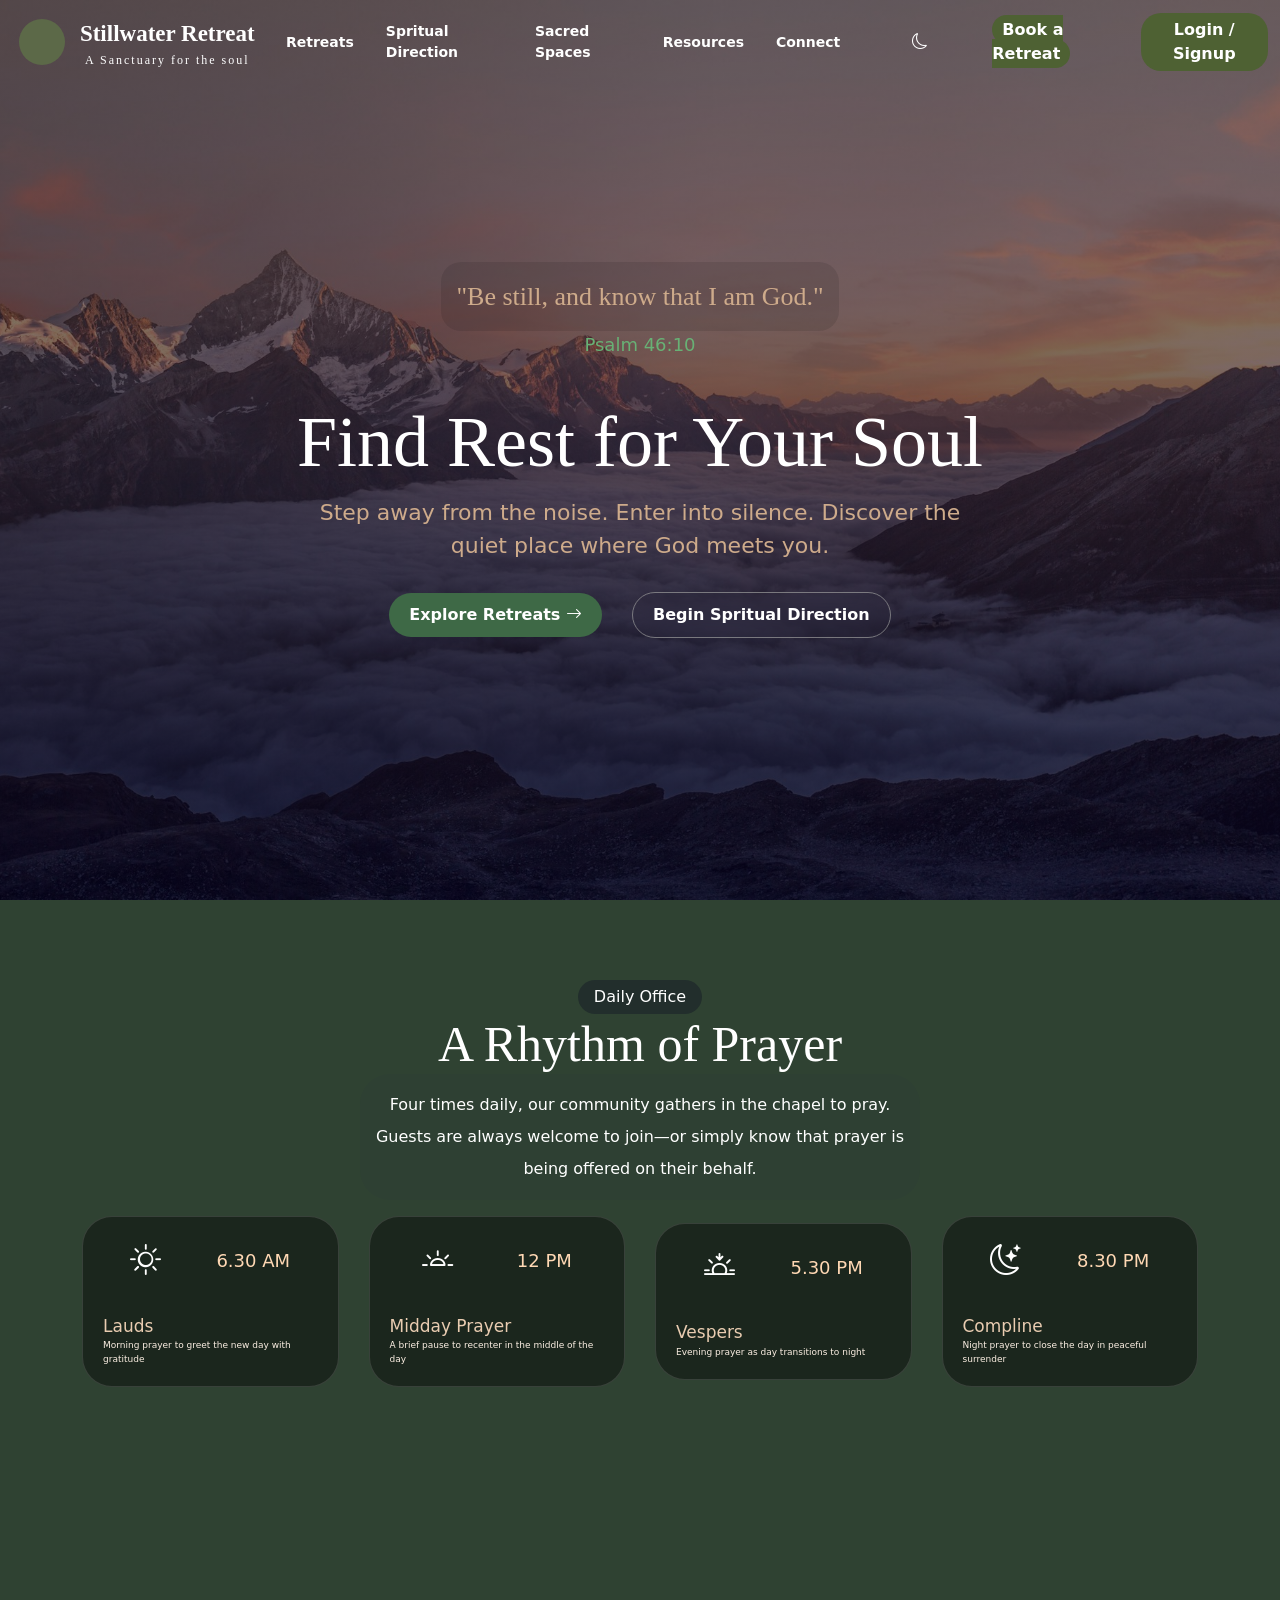
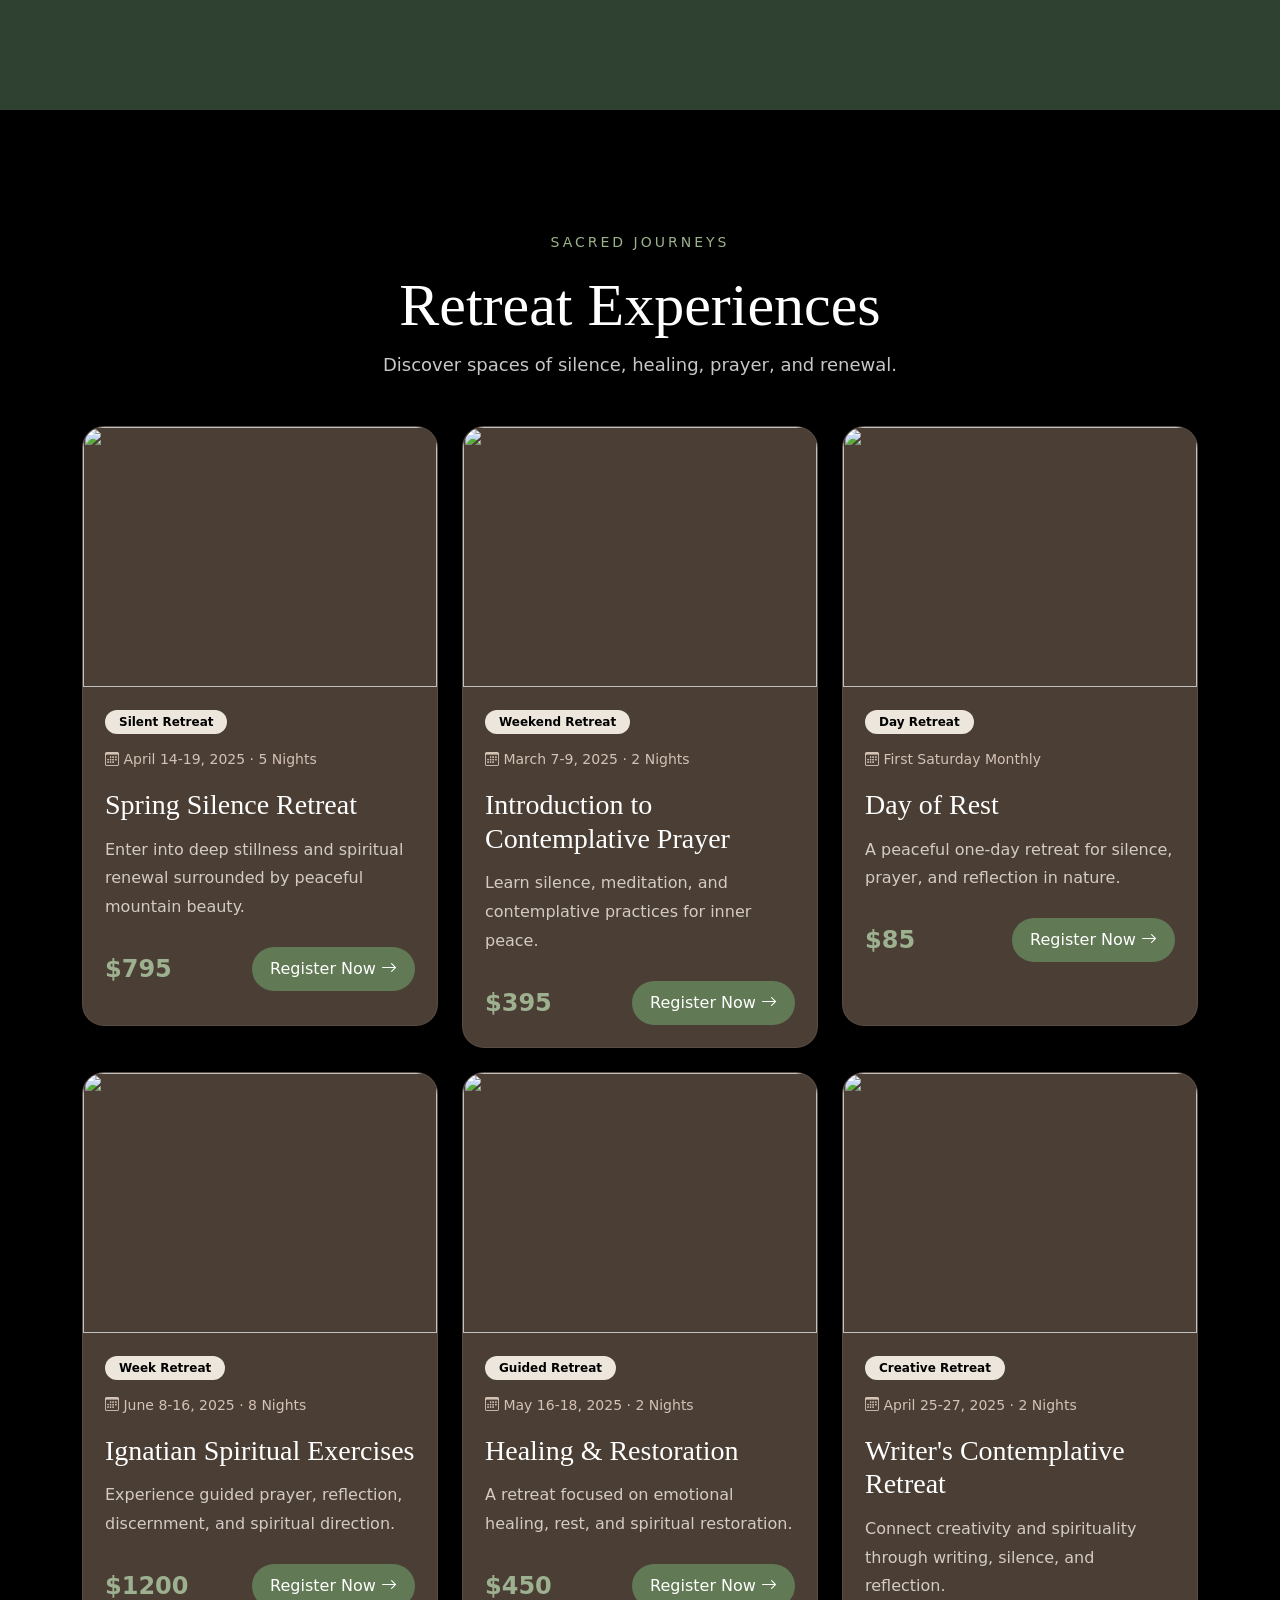
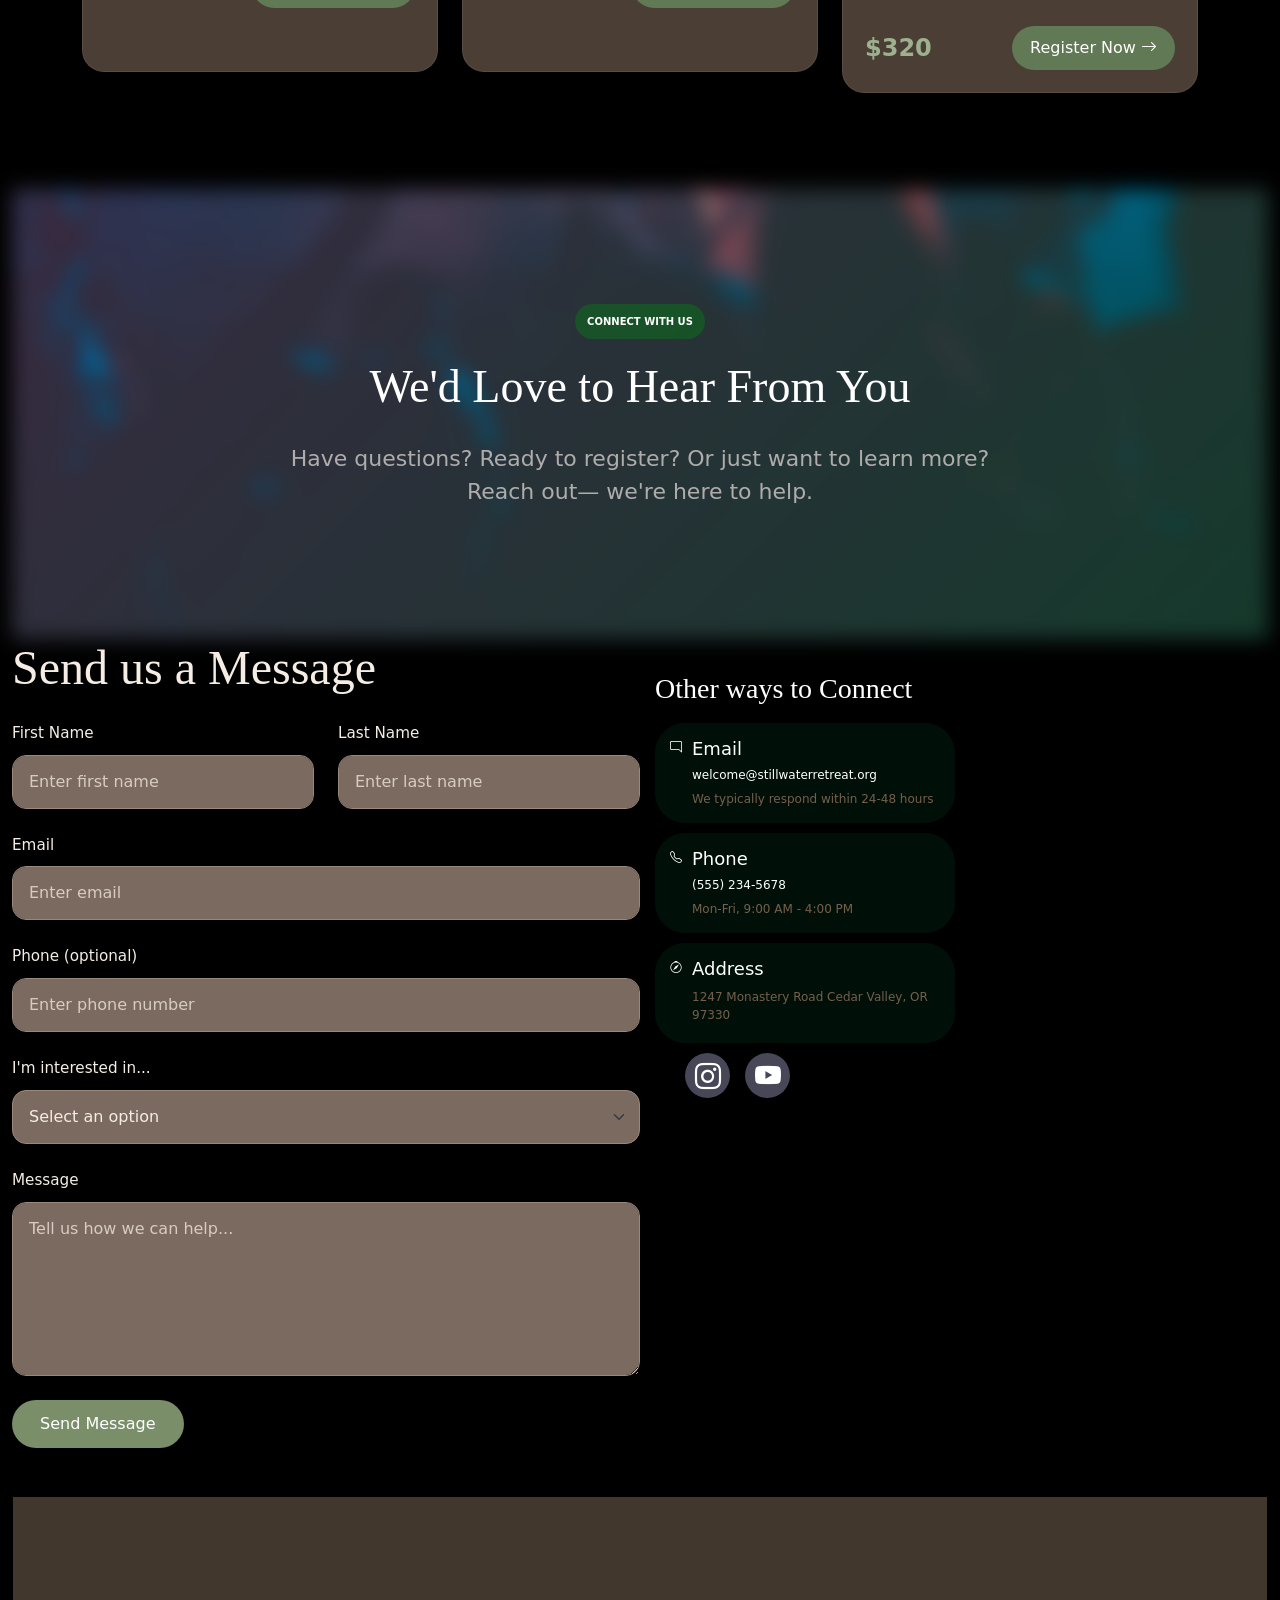
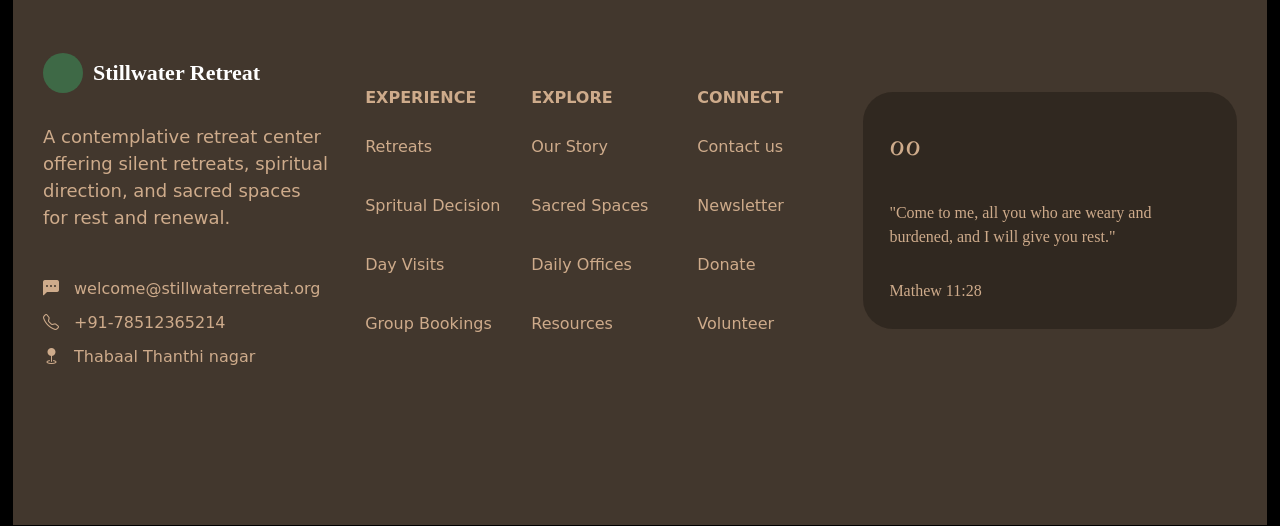
==== commit 9a0d6fde: "some changes" ====
--- a/index.html
+++ b/index.html
@@ -431,7 +431,7 @@
         </div>
       </div>
     </section>
-    <div class="container">
+    <div class="container-fluid">
       <section class="connect-with-us py-5">
         <div class="cws-top">
           <span class="cws-top-badge">CONNECT WITH US</span>
@@ -1073,15 +1073,10 @@
           bookingId: "RET" + Math.floor(Math.random() * 100000),
 
           userId: currentUser.id,
-
           packageName,
-
           fullName,
-
           email,
-
           phone,
-
           bookedAt: new Date().toLocaleString(),
         };
 
--- a/css/style.css
+++ b/css/style.css
@@ -533,7 +533,7 @@
   background-repeat: no-repeat;
   background-size: cover;
   z-index: -2;
-  backdrop-filter: blur(15px);
+  filter: blur(10px);
 }
 .cws-top-badge {
   background-color: rgba(2, 132, 15, 0.4);
